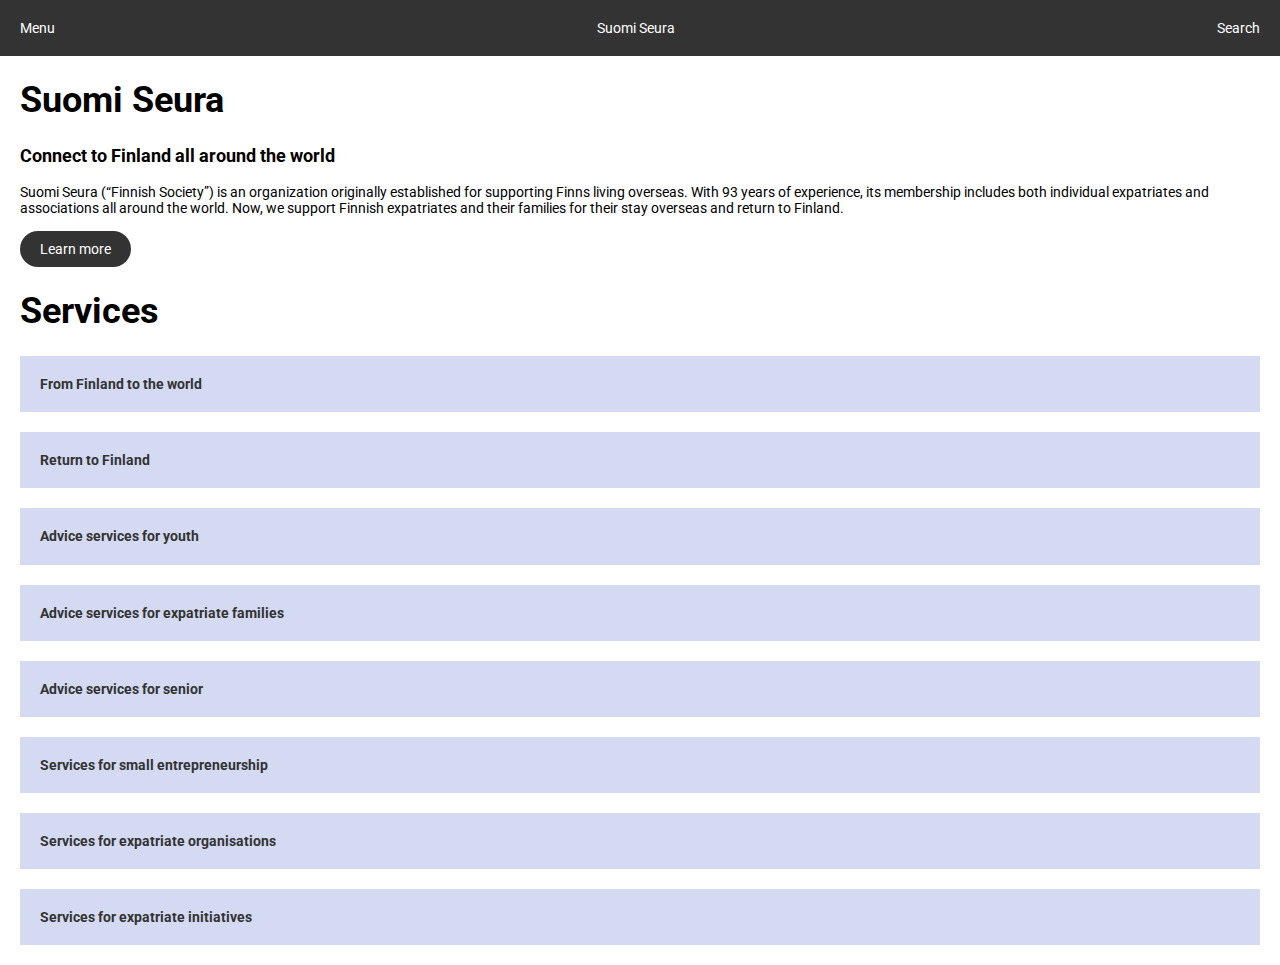
==== index.html @ 34791276 "home page; return page; initial css + js" ====
<!DOCTYPE html>
<html lang="en">
    <head>
        <meta charset="UTF-8">
        <meta name="viewport" content="width=device-width, initial-scale=1.0">
        <link rel="stylesheet" href="css/normalize.css">
        <link rel="stylesheet" href="css/style.css">
        <title>Suomi Seura - Connect to Finland all around the world</title>
    </head>

    <body onload="createServicesList();">
        <nav class="topnav">
            <a aria-label="more" class="topnav-icon">Menu</a>
            <a class="topnav-logo">Suomi Seura</a>
            <a class="topnav-icon">Search</a>
        </nav>
        <div class="content">
            <div class="content-section">
                <h1>Suomi Seura</h1>
                <h3>Connect to Finland all around the world</h3>
                <p>
                    Suomi Seura (“Finnish Society”) is an organization originally 
                    established for supporting Finns living overseas. With 93 years 
                    of experience, its membership includes both individual expatriates 
                    and associations all around the world. Now, we support Finnish 
                    expatriates and their families for their stay overseas and return 
                    to Finland.
                </p>
                <a class="button _secondary">Learn more</a>
            </div>
            <div class="content-section" id="content-services">
                <h1>Services</h1>
                
            </div>
        </div>

        <script src="js/script.js"></script>
    </body>
</html>
---- css/style.css ----
@import url('https://fonts.googleapis.com/css2?family=Roboto:ital,wght@0,400;0,700;0,900;1,400;1,700;1,900&display=swap');

/* Variables */
:root {
    /* Font Family */
    --global--font-primary: 'Roboto', sans-serif;

    /* Font Size */
    --global--font-size-h1: 3.6rem;
    --global--font-size-h2: 2.4rem;
    --global--font-size-h3: 1.8rem;
    --global--font-size-p: 1.4rem;
    --global--letter-spacing: normal;

    /* Font Weight */
    --global--font-weight-regular: 400;
    --global--font-weight-emphasis: 700;
    
    /* Line Height */
	--global--line-height-body: 1.7;
	--global--line-height-heading: 1.3;
    --global--line-height-page-title: 1.1;
    
    /* Spacing & Sizing */
    --global--spacing-primary: 2rem;
    --global--spacing-secondary: 1rem;
    --global--sizing-icon: 2.4rem;

    /* Colors */
    --global--color-primary--600: #0053AD;
    --global--color-primary--500: #628CCC;
    --global--color-primary--400: #D4DAF2;
    --global--color-secondary--600: #219653;
    --global--color-secondary--500: #27AE60;
    --global--color-secondary--400: #6FCF97;
    --global--color-ink--600: #333333;
    --global--color-ink--500: #4F4F4F;
    --global--color-ink--400: #828282;
    --global--color-ink--300: #BDBDBD;
    --global--color-ink--200: #E0E0E0;
    --global--color-ink--100: #F2F2F2;
    --global--color-on-dark: #FFFFFF;
}

/* Container */

html { font-size: 10px; }
body {
    font-size: var(--global--font-size-p);
    font-family: var(--global--font-primary);
    font-weight: var(--global--font-weight-regular);
}
.content {
    margin: var(--global--spacing-primary);
}

/* Typography */
h1, .h1 {
    font-size: var(--global--font-size-h1);
    font-weight: var(--global--font-weight-emphasis);
}

h2, .h2 {
    font-size: var(--global--font-size-h2);
    font-weight: var(--global--font-weight-emphasis);
}
h3, .h3 {
    font-size: var(--global--font-size-h3);
    font-weight: var(--global--font-weight-emphasis);
}
.highlight {
    font-weight: var(--global--font-weight-emphasis);
}
.link {
    color: var(--global--color-primary--600);
    text-decoration: underline;
}

/* Button */
.button {
    display: inline-block;
    color: var(--global--color-on-dark);
    text-decoration: none;
}
.button._primary {
    padding: var(--global--spacing-primary);
    background: var(--global--color-primary--600);
    border-radius: var(--global--spacing-primary);
}
.button._secondary {
    padding: var(--global--spacing-secondary) var(--global--spacing-primary);
    background: var(--global--color-ink--600);
    border-radius: var(--global--spacing-primary);
}

/* Top Navigation */
.topnav {
    background: var(--global--color-ink--600);
    color: var(--global--color-white);
    display: flex;
    justify-content: space-between;
    padding: var(--global--spacing-primary);
    position: sticky;
    top: 0;
}
.topnav a {
    color: var(--global--color-on-dark);
}

/* List */
.content-list {
    list-style: none;
    padding-inline-start: 0;
}
.service-link {
    margin-bottom: var(--global--spacing-primary);
}
.service-link a{
    display: flex;
    text-decoration: none;
    color: var(--global--color-ink--600);
    font-weight: var(--global--font-weight-emphasis);
    padding: var(--global--spacing-primary);
    background: var(--global--color-primary--400);
}

/* Accordion */
.accordion {
    overflow: hidden;
    display: flex;
    flex-direction: column;
}
button.accordion-tab {
    background: transparent;
    display: flex;
    justify-content: space-between;
    align-items: center;
    padding: var(--global--spacing-primary);
    cursor: pointer;
    margin-bottom: 0;
    border: 1px var(--global--color-primary--400);
    border-style: solid none;
    font-weight: var(--global--font-weight-emphasis);
}
div.accordion-panel{
    max-height: 0;
    overflow: hidden;
    transition: max-height 0.3s ease-out;
    padding: 0 var(--global--spacing-primary);
    background: var(--global--color-ink--100);
    border-left: 3px solid var(--global--color-primary--600);
}
/* Tab not active, plus icon */
button.accordion-tab:after {
    content: '\002B';
    color: var(--global--color-primary--600);
    font-weight: var(--global--font-weight-emphasis);
    font-size: var(--global--sizing-icon);
}
/* Tab active, minus icon */
button.accordion-tab.active:after {
    content: "\2212";
}
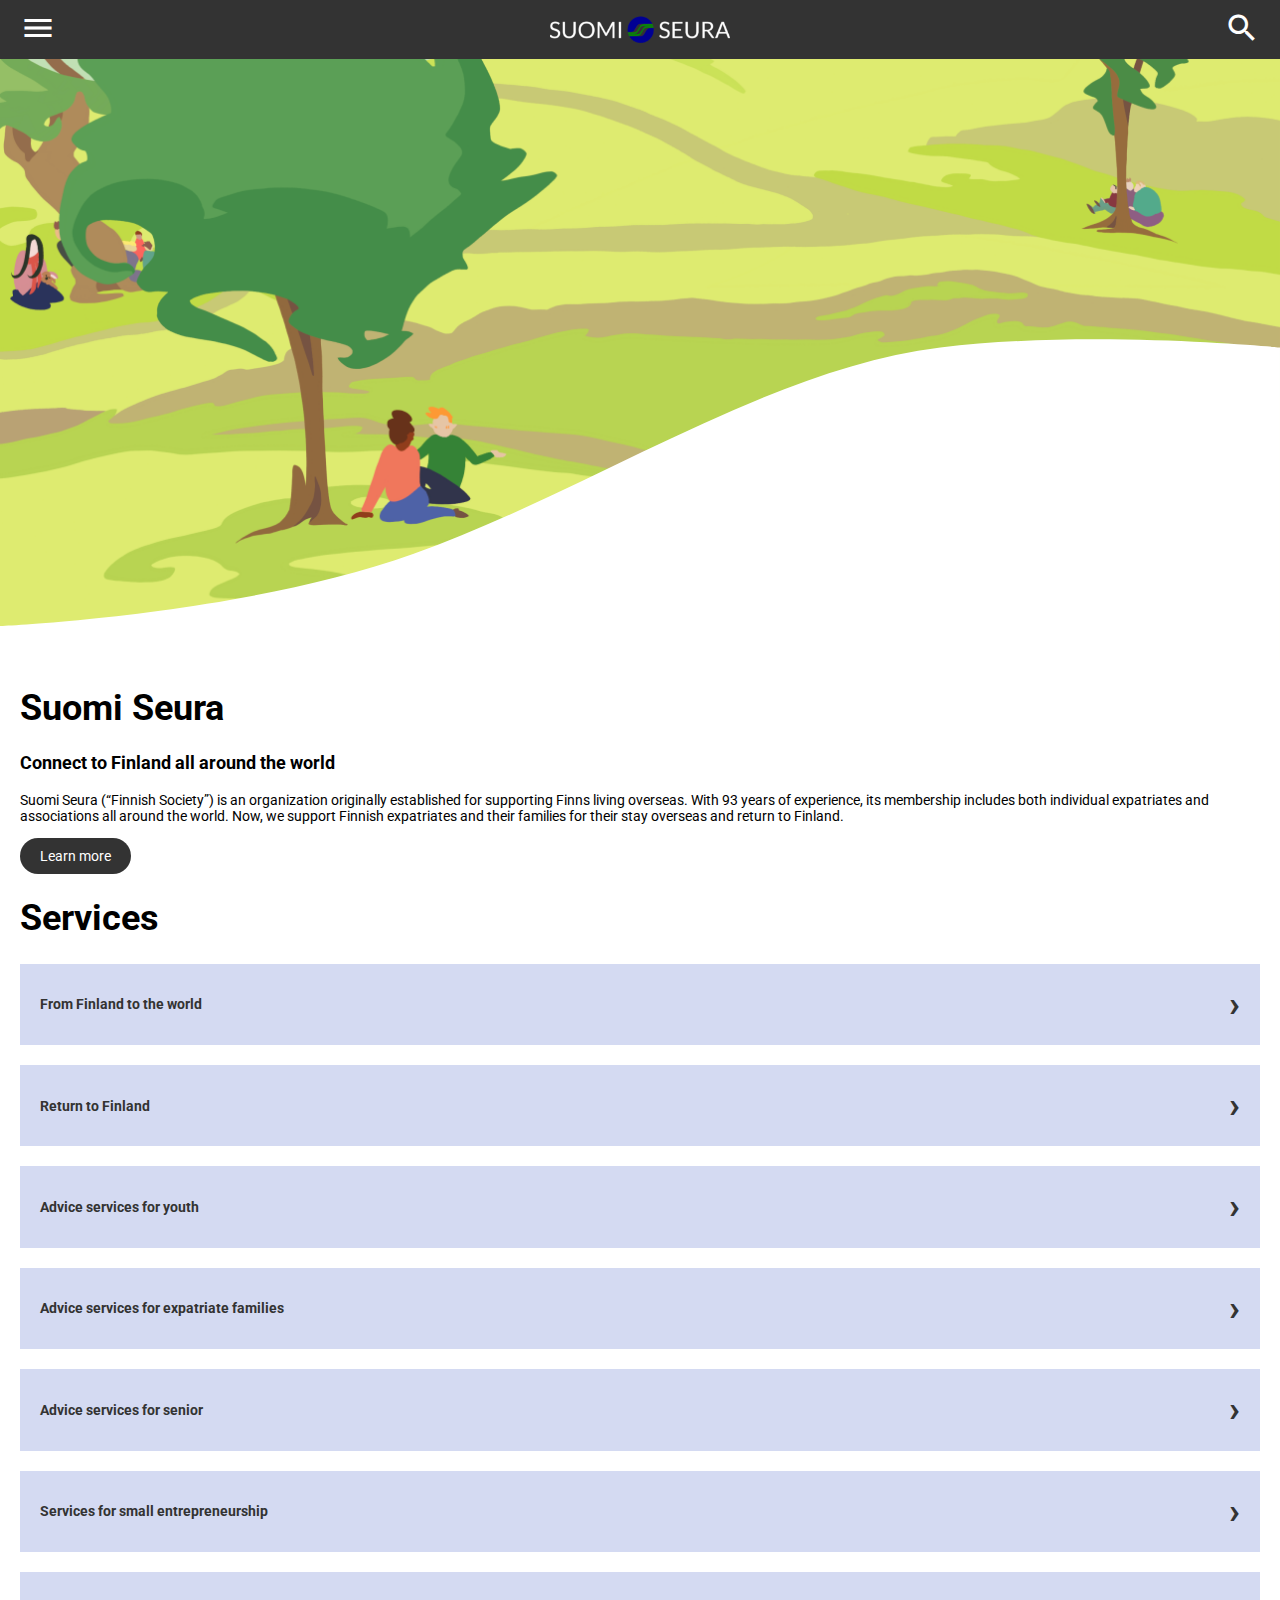
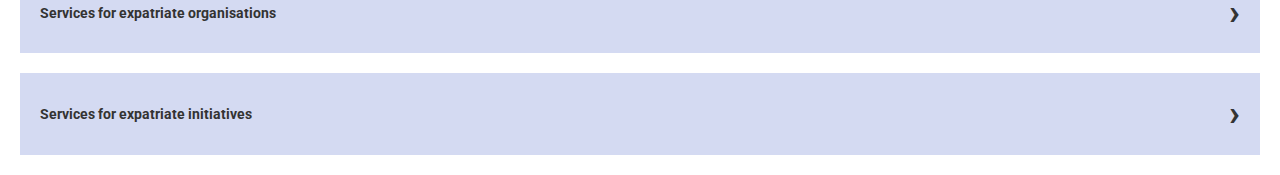
==== commit 4520536f: "icons and contact form updated" ====
--- a/index.html
+++ b/index.html
@@ -5,15 +5,27 @@
         <meta name="viewport" content="width=device-width, initial-scale=1.0">
         <link rel="stylesheet" href="css/normalize.css">
         <link rel="stylesheet" href="css/style.css">
+        <link href="https://fonts.googleapis.com/icon?family=Material+Icons"
+      rel="stylesheet">
         <title>Suomi Seura - Connect to Finland all around the world</title>
     </head>
 
     <body onload="createServicesList();">
         <nav class="topnav">
-            <a aria-label="more" class="topnav-icon">Menu</a>
-            <a class="topnav-logo">Suomi Seura</a>
-            <a class="topnav-icon">Search</a>
+            <a aria-label="more" class="topnav-icon">
+                <span class="material-icons">menu</span>
+            </a>
+            <a aria-label="home" class="topnav-logo"></a>
+            <a aria-label="search" class="topnav-icon">
+                <span class="material-icons">search</span>
+            </a>
         </nav>
+        <header class="header">
+            <img src="img/illustration.png" alt="People sitting on grass" >
+            <svg id="wave" viewBox="0 0 375 95" fill="none" xmlns="http://www.w3.org/2000/svg">
+                <path d="M121 63C70.8439 80.9805 0 84.0905 0 84.0905V95.0001H375V2.50007C375 2.50007 319.51 -2.93863 275.5 2.50053C224.6 8.79117 174 44 121 63Z" fill="white"/>
+            </svg>
+        </header>
         <div class="content">
             <div class="content-section">
                 <h1>Suomi Seura</h1>
--- a/css/style.css
+++ b/css/style.css
@@ -25,6 +25,7 @@
     --global--spacing-primary: 2rem;
     --global--spacing-secondary: 1rem;
     --global--sizing-icon: 2.4rem;
+    --global--border-radius: 3.6rem;
 
     /* Colors */
     --global--color-primary--600: #0053AD;
@@ -81,11 +82,12 @@
     display: inline-block;
     color: var(--global--color-on-dark);
     text-decoration: none;
+    border: none;
 }
 .button._primary {
     padding: var(--global--spacing-primary);
     background: var(--global--color-primary--600);
-    border-radius: var(--global--spacing-primary);
+    border-radius: var(--global--border-radius);
 }
 .button._secondary {
     padding: var(--global--spacing-secondary) var(--global--spacing-primary);
@@ -99,12 +101,42 @@
     color: var(--global--color-white);
     display: flex;
     justify-content: space-between;
-    padding: var(--global--spacing-primary);
+    padding: var(--global--spacing-secondary) var(--global--spacing-primary);
     position: sticky;
     top: 0;
+    z-index: 1000;
+    align-items: center;
 }
 .topnav a {
     color: var(--global--color-on-dark);
+}
+
+.topnav-icon .material-icons {
+    font-size: 3.6rem;
+}
+
+.topnav-logo {
+    background: url("../img/logo.png") no-repeat center;
+    width: 180px;
+    height: 30px;
+    background-size: cover;
+}
+
+/* Header Area */
+.header {
+    background-size: cover;
+    width: 100%;
+    max-width: 100%;
+    position: relative;
+}
+.header>img {
+    width: 100%;
+}
+#wave {
+    position: absolute;
+    bottom: 0;
+    left: 0;
+    right: 0;
 }
 
 /* List */
@@ -122,6 +154,12 @@
     font-weight: var(--global--font-weight-emphasis);
     padding: var(--global--spacing-primary);
     background: var(--global--color-primary--400);
+    justify-content: space-between;
+    align-items: center;
+}
+.service-link a::after{
+    content:"\203A";
+    font-size: 3.6rem;
 }
 
 /* Accordion */
@@ -160,4 +198,22 @@
 /* Tab active, minus icon */
 button.accordion-tab.active:after {
     content: "\2212";
+}
+
+/* Contact */
+.contact-form {
+    display: flex;
+    flex-direction: column;
+}
+.contact-form label {
+    margin-bottom: var(--global--spacing-secondary);
+}
+.contact-form input[type=text], 
+.contact-form input[type=email], 
+.contact-form textarea {
+    box-sizing: border-box;
+    background: var(--global--color-ink--200);
+    padding: var(--global--spacing-primary);
+    border: none;
+    margin-bottom: var(--global--spacing-primary);
 }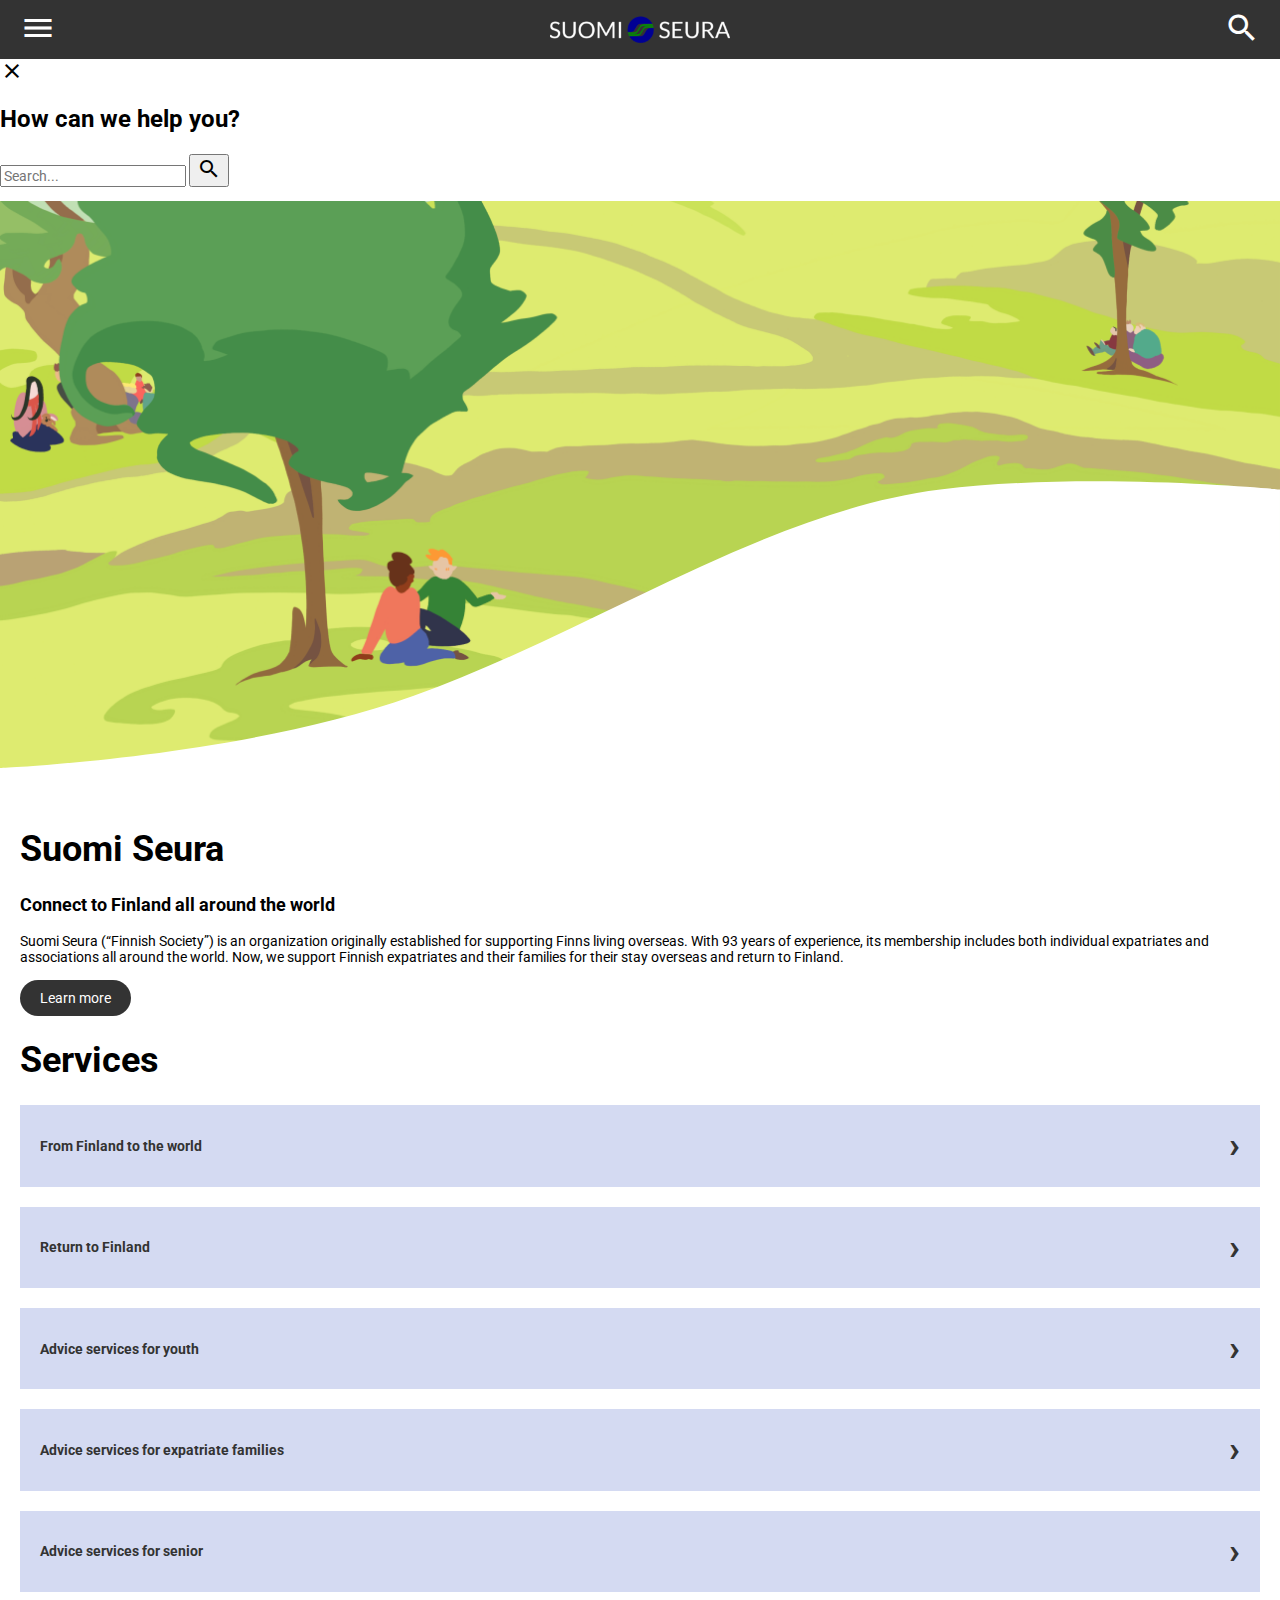
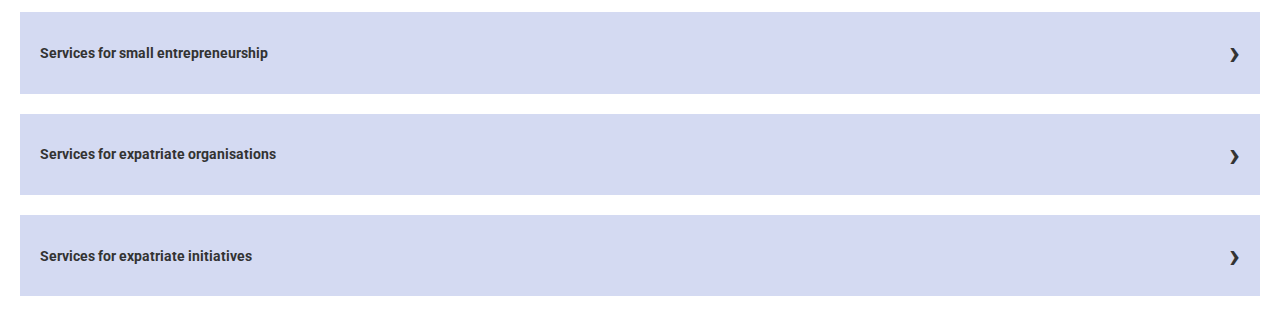
==== commit d76a7789: "search on the home page" ====
--- a/index.html
+++ b/index.html
@@ -16,10 +16,25 @@
                 <span class="material-icons">menu</span>
             </a>
             <a aria-label="home" class="topnav-logo"></a>
-            <a aria-label="search" class="topnav-icon">
+            <a aria-label="search" class="topnav-icon" onclick="openSearch();">
                 <span class="material-icons">search</span>
             </a>
         </nav>
+        <div id="overlay-search" class="overlay">
+            <a aria-label="close-search" class="overlay-icon _close">
+                <span class="material-icons" onclick="closeSearch();" title="Close Overlay">close</span>
+            </a>
+            <div class="overlay-content">
+                <h2>How can we help you?</h2>
+              <form class="search-form">
+                <input type="text" placeholder="Search..." name="search">
+                <button type="button" class="search-button" onclick="displayResults();">
+                    <span class="material-icons">search</span>
+                </button>
+              </form>
+              <ul id="search-results" class="search-list"></ul>
+            </div>
+        </div>
         <header class="header">
             <img src="img/illustration.png" alt="People sitting on grass" >
             <svg id="wave" viewBox="0 0 375 95" fill="none" xmlns="http://www.w3.org/2000/svg">
--- a/css/style.css
+++ b/css/style.css
@@ -216,4 +216,9 @@
     padding: var(--global--spacing-primary);
     border: none;
     margin-bottom: var(--global--spacing-primary);
+}
+.contact-form input:focus,
+.contact-form textarea:focus {
+    outline: none !important;
+    border: 3px solid var(--global--color-primary--600);
 }